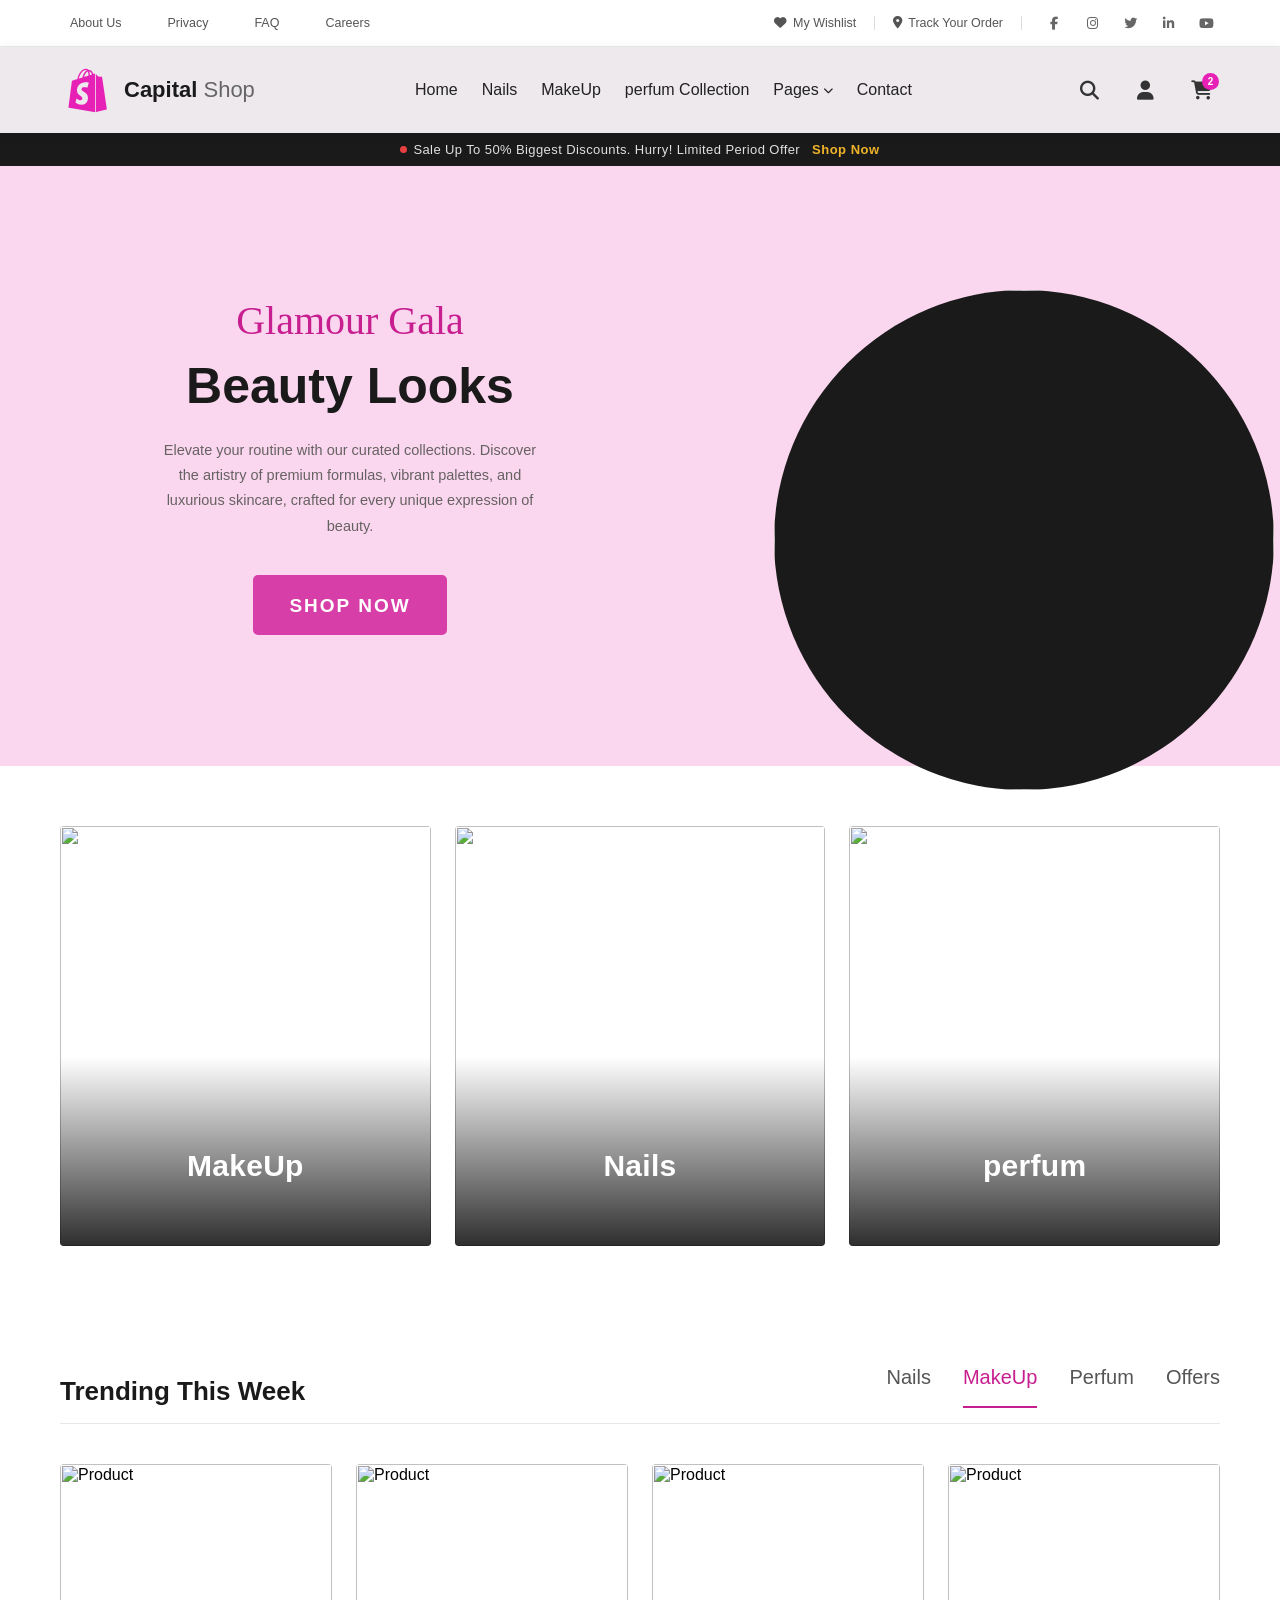
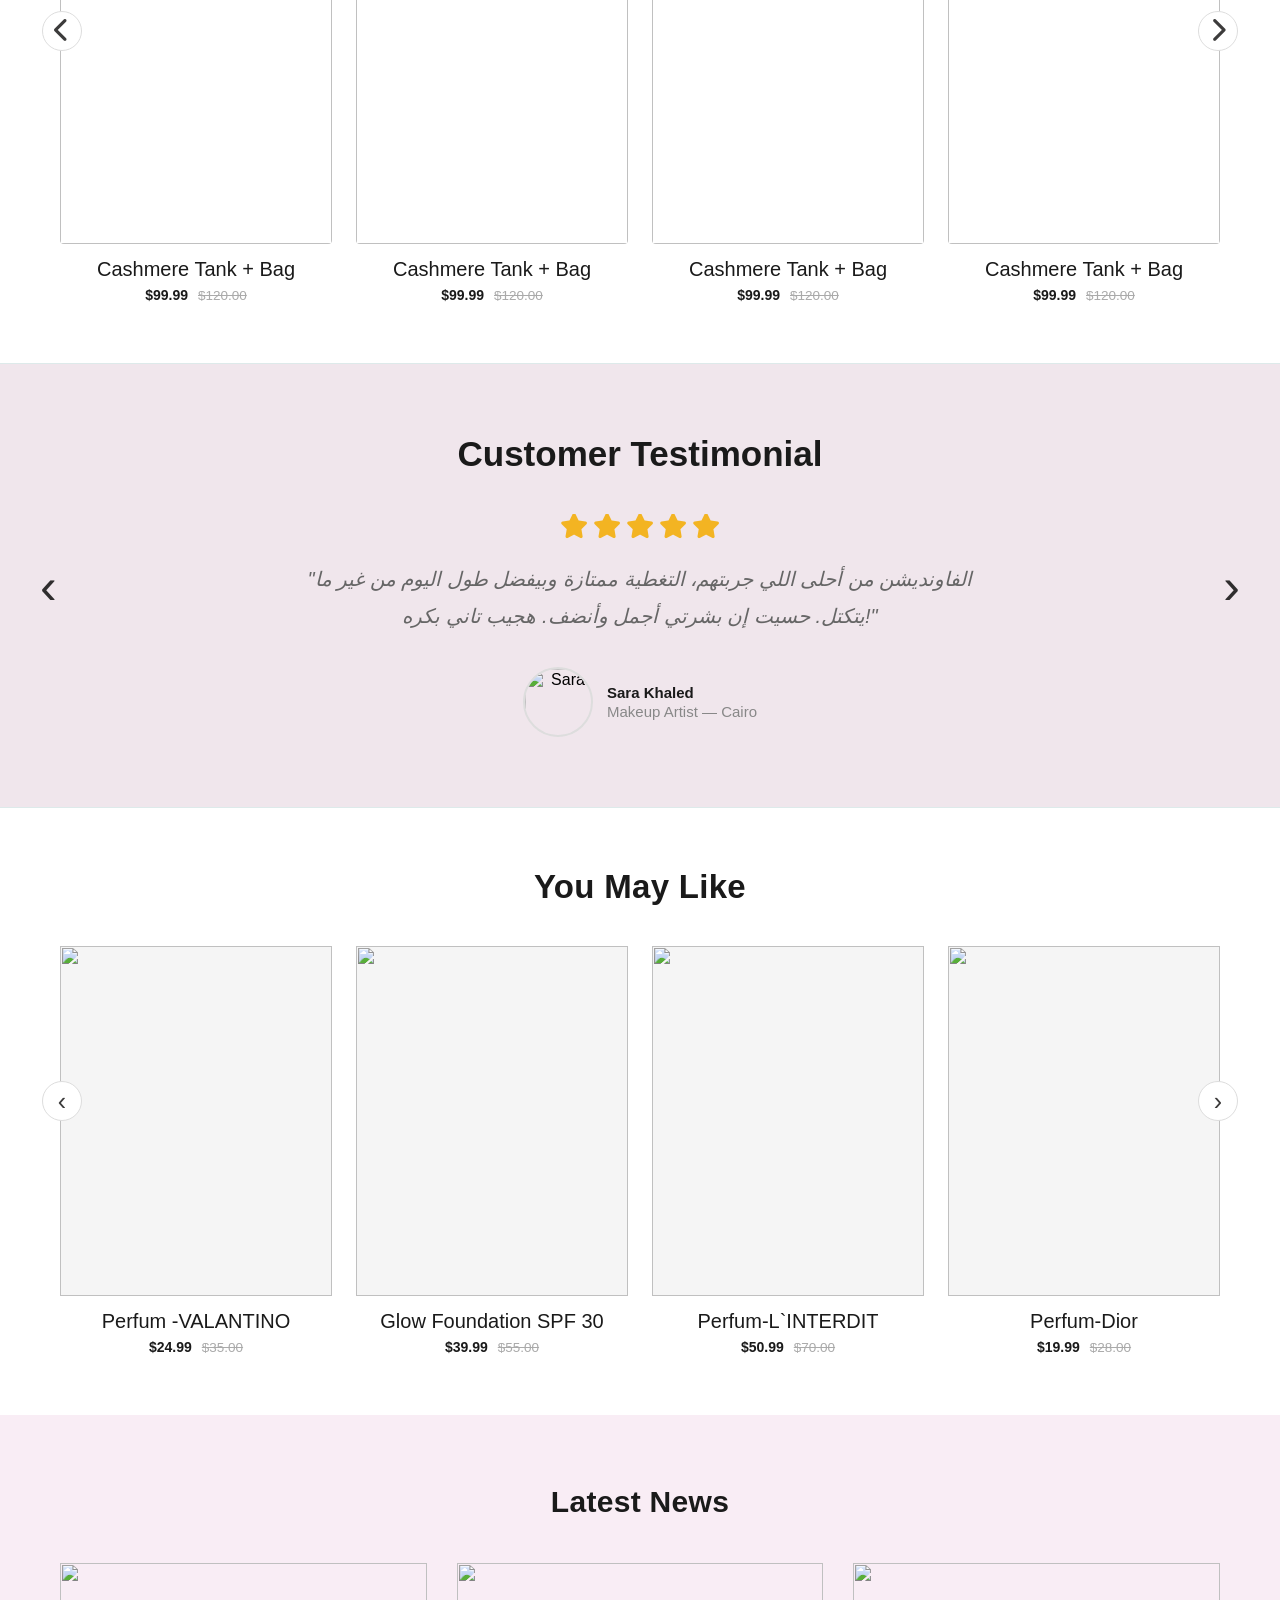
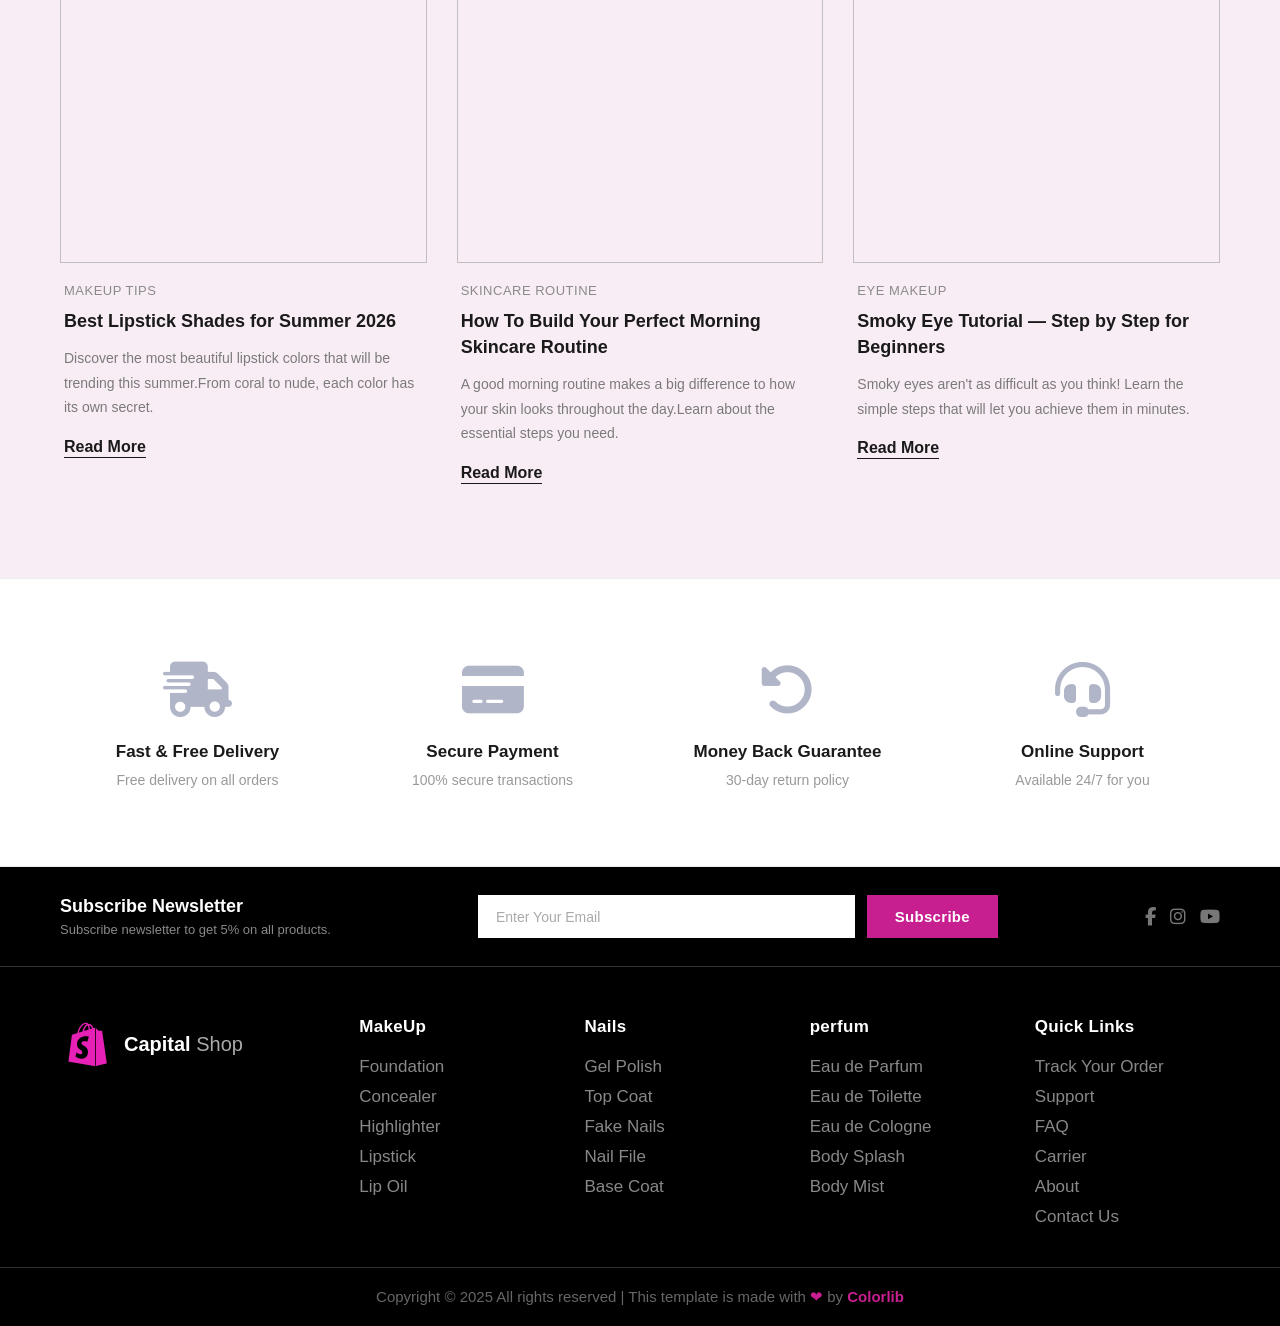
==== index.html @ f4c47191 "Rename index1.html to index.html" ====
<html>
    <head>
        <meta charset="UTF-8">
        <link rel="stylesheet" href="css1.css">
        <link rel="stylesheet" href="https://cdnjs.cloudflare.com/ajax/libs/font-awesome/6.5.0/css/all.min.css">
        <link href="https://googleapis.com" rel="stylesheet">

    </head>
<body>
    <section class="section1">
    <!-- ========================================
       HEADER 1: TOP BAR
  ========================================= -->
  <div class="top-bar">
    <div class="top-bar__left">
      <a href="#">About Us</a>
      <a href="#">Privacy</a>
      <a href="#">FAQ</a>
      <a href="#">Careers</a>
    </div>
    <div class="top-bar__right">
      <a href="#" class="top-link"><i class="fas fa-heart"></i> My Wishlist</a>
      <div class="top-bar__divider"></div>
      <a href="#" class="top-link"><i class="fas fa-map-marker-alt"></i> Track Your Order</a>
      <div class="top-bar__divider"></div>
      <div class="top-bar__social">
        <a href="#"><i class="fab fa-facebook-f"></i></a>
        <a href="#"><i class="fab fa-instagram"></i></a>
        <a href="#"><i class="fab fa-twitter"></i></a>
        <a href="#"><i class="fab fa-linkedin-in"></i></a>
        <a href="#"><i class="fab fa-youtube"></i></a>
      </div>
    </div>
  </div>
 
  <!-- ========================================
       HEADER 2: MAIN NAVIGATION
  ========================================= -->
  <header class="main-header">
 
    <a href="#" class="logo">
      <div class="logo__icon"><i class="fa-brands fa-shopify" style="color: rgb(231, 33, 181);"></i></div>
      <div class="logo__text">Capital <span>Shop</span></div>
    </a>
 
    <nav>
      <ul class="main-nav">
 
        <li>
          <div class="nav-box">
            <span class="line-left"></span>
            <span class="line-right"></span>
            <a href="#">Home</a>
          </div>
        </li>
 
        <li>
          <div class="nav-box">
            <span class="line-left"></span>
            <span class="line-right"></span>
            <a href="#">Nails</a>
          </div>
        </li>
 
        <li>
          <div class="nav-box">
            <span class="line-left"></span>
            <span class="line-right"></span>
            <a href="#">MakeUp</a>
          </div>
        </li>
 
        <li>
          <div class="nav-box">
            <span class="line-left"></span>
            <span class="line-right"></span>
            <a href="#">perfum Collection</a>
          </div>
        </li>
 
        <!-- Pages with dropdown -->
        <li class="has-dropdown">
          <div class="nav-box">
            <span class="line-left"></span>
            <span class="line-right"></span>
            <a href="#">Pages <i class="fas fa-chevron-down arrow-icon"></i></a>
          </div>
 
          <!-- Dropdown -->
          <div class="dropdown-menu">
            <div class="col">
              <span class="col-title">Pages</span>
              <a href="#">Login</a>
              <a href="#">Cart</a>
              <a href="#">Product Details</a>
              <a href="#">Product Checkout</a>
            </div>
            <div class="col">
              <span class="col-title">BLog</span>
              <a href="#">Element</a>
              <a href="#">Blog Details</a>
            </div>
          </div>
        </li>
 
        <li>
          <div class="nav-box">
            <span class="line-left"></span>
            <span class="line-right"></span>
            <a href="#">Contact</a>
          </div>
        </li>
 
      </ul>
    </nav>
 
    <div class="header-icons">
      <a href="#" class="icon-btn search"><i class="fas fa-search"></i></a>
      <a href="#" class="icon-btn user"><i class="fas fa-user"></i></a>
      <a href="#" class="icon-btn cart">
        <i class="fas fa-shopping-cart"></i>
        <span class="cart-badge">2</span>
      </a>
    </div>
 
  </header>
 
  <!-- ========================================
       HEADER 3: ANNOUNCEMENT BAR
  ========================================= -->
  <div class="announcement-bar">
    <span class="bar-text">
      <span class="pulse-dot"></span>
      Sale Up To 50% Biggest Discounts. Hurry! Limited Period Offer
      <a href="#" class="shop-now-link">Shop Now</a>
    </span>
  </div>
 
  <!-- Demo Hero -->
  <section class="demo-hero">
    <div class="demo-hero__text">
      <div class="demo-hero__tag">Glamour Gala</div>
      <div class="demo-hero__title">Beauty Looks</div>
      <p class="demo-hero__desc">
       Elevate your routine with our curated collections. Discover the artistry of premium formulas, vibrant palettes, and luxurious skincare, crafted for every unique expression of beauty.
      </p>
      <a href="#" class="btn-shop"><span>Shop Now</span></a>
    </div>
    <div class="div-imag-hero">
        <img class="imag-hero" src="imag1/pexels-ahmadsalamat-20162124 (1).jpg">
    </div>
  </section>
  <!-- ////////////////////////////////////////////// -->

   <section class="categories-section">
    <div class="categories-grid">
 
      
      <a href="#" class="cat-card">
        <img class="cat-card__img"src="imag1/all-makup.png"/>        
        <div class="cat-card__overlay"></div>
        <div class="cat-card__body">
          <span class="cat-card__title">MakeUp</span>
          <span class="cat-card__sub">Shop Now <i class="fas fa-arrow-right"></i></span>
        </div>
      </a>
 
     
      <a href="#" class="cat-card">
        <img class="cat-card__img"src="imag1/nils.png" />
        <div class="cat-card__overlay"></div>
        <div class="cat-card__body">
          <span class="cat-card__title">Nails</span>
          <span class="cat-card__sub">Shop Now <i class="fas fa-arrow-right"></i></span>
        </div>
      </a>
 
      
      <a href="#" class="cat-card">
        <img class="cat-card__img" src="imag1/perfum.png"/>
       
        <div class="cat-card__overlay"></div>
        <div class="cat-card__body">
          <span class="cat-card__title">perfum</span>
          <span class="cat-card__sub">Shop Now <i class="fas fa-arrow-right"></i></span>
        </div>
      </a>
 
    </div>
  </section>
<!-- ////////////////////////////////////////////////////////////////////////////////// -->
 <section class="trending-section">
 
  <!-- Header -->
  <div class="trending-header">
    <h2>Trending This Week</h2>
    <ul class="trending-tabs">
      <li onclick="setTab(this)">Nails</li>
      <li class="active" onclick="setTab(this)">MakeUp</li>
      <li onclick="setTab(this)">Perfum</li>
      <li onclick="setTab(this)">Offers</li>
    </ul>
  </div>
 
  <!-- Slider -->
  <div class="slider-wrapper">
    <div class="slider-arrow prev" onclick="slide(-1)">
      <i class="fas fa-chevron-left"></i>
    </div>
 
    <div class="cards-grid" id="cardsGrid">
 
      <!-- Card 1 -->
      <div class="flip-card">
        <div class="flip-card__inner">
          <div class="flip-card__front">
            <img src="imag1/بلاشر.png"alt="Product"/>
          </div>
          <div class="flip-card__back">
            <img src="imag1/ضهرالبلاشر.png" alt="Product Back"/>
            <div class="flip-card__icons">
              <div class="flip-icon"><i class="fas fa-heart"></i></div>
              <div class="flip-icon"><i class="fas fa-shopping-basket"></i></div>
              <div class="flip-icon"><i class="fas fa-search"></i></div>
            </div>
          </div>
        </div>
        <div class="card-info">
          <div class="card-info__title">Cashmere Tank + Bag</div>
          <div class="card-info__prices">
            <span class="price-new">$99.99</span>
            <span class="price-old">$120.00</span>
          </div>
        </div>
      </div>
 
      <!-- Card 2 -->
      <div class="flip-card">
        <div class="flip-card__inner">
          <div class="flip-card__front">
            <img src="imag1/ليب-جلوس.png" alt="Product"/>
          </div>
          <div class="flip-card__back">
            <img src="imag1/ضهرليب-جلوس.png" alt="Product Back"/>
            <div class="flip-card__icons">
              <div class="flip-icon"><i class="fas fa-heart"></i></div>
              <div class="flip-icon"><i class="fas fa-shopping-basket"></i></div>
              <div class="flip-icon"><i class="fas fa-search"></i></div>
            </div>
          </div>
        </div>
        <div class="card-info">
          <div class="card-info__title">Cashmere Tank + Bag</div>
          <div class="card-info__prices">
            <span class="price-new">$99.99</span>
            <span class="price-old">$120.00</span>
          </div>
        </div>
      </div>
 
      <!-- Card 3 -->
      <div class="flip-card">
        <div class="flip-card__inner">
          <div class="flip-card__front">
            <img src="imag1/شيجلام.png" alt="Product"/>
          </div>
          <div class="flip-card__back">
            <img src="imag1/ضهرشيجلام.png" alt="Product Back"/>
            <div class="flip-card__icons">
              <div class="flip-icon"><i class="fas fa-heart"></i></div>
              <div class="flip-icon"><i class="fas fa-shopping-basket"></i></div>
              <div class="flip-icon"><i class="fas fa-search"></i></div>
            </div>
          </div>
        </div>
        <div class="card-info">
          <div class="card-info__title">Cashmere Tank + Bag</div>
          <div class="card-info__prices">
            <span class="price-new">$99.99</span>
            <span class="price-old">$120.00</span>
          </div>
        </div>
      </div>
 
      <!-- Card 4 -->
      <div class="flip-card">
        <div class="flip-card__inner">
          <div class="flip-card__front">
            <img src="imag1/روج (2).png" alt="Product"/>
          </div>
          <div class="flip-card__back">
            <img src="imag1/ضهرروج.png" alt="Product Back"/>
            <div class="flip-card__icons">
              <div class="flip-icon"><i class="fas fa-heart"></i></div>
              <div class="flip-icon"><i class="fas fa-shopping-basket"></i></div>
              <div class="flip-icon"><i class="fas fa-search"></i></div>
            </div>
          </div>
        </div>
        <div class="card-info">
          <div class="card-info__title">Cashmere Tank + Bag</div>
          <div class="card-info__prices">
            <span class="price-new">$99.99</span>
            <span class="price-old">$120.00</span>
          </div>
        </div>
      </div>
 
    </div><!-- end cards-grid -->
 
    <div class="slider-arrow next" onclick="slide(1)">
      <i class="fas fa-chevron-right"></i>
    </div>
  </div>
 
</section>
<!-- ///////////////////////////////////////////////////////////////////////////////////////////////////// -->
 <section class="testimonial-section">
 
  <h2 class="testimonial-title">Customer Testimonial</h2>
 
  <!-- Arrows outside slider for positioning -->
  <button class="t-arrow prev" onclick="changeSlide(-1)">&#8249;</button>
  <button class="t-arrow next" onclick="changeSlide(1)">&#8250;</button>
 
  <div class="testimonial-slider">
    <div class="testimonial-track" id="track">
 
      <!-- Slide 1 -->
      <div class="testimonial-slide">
        <div class="testimonial-stars">
          <i class="fas fa-star"></i><i class="fas fa-star"></i>
          <i class="fas fa-star"></i><i class="fas fa-star"></i>
          <i class="fas fa-star"></i>
        </div>
        <p class="testimonial-quote">
          "الفاونديشن من أحلى اللي جربتهم، التغطية ممتازة وبيفضل طول اليوم من غير ما يتكتل.
          حسيت إن بشرتي أجمل وأنضف. هجيب تاني بكره!"
        </p>
        <div class="testimonial-author">
          <img src="https://images.unsplash.com/photo-1531746020798-e6953c6e8e04?w=100&q=80" alt="Sara"/>
          <div class="author-info">
            <div class="author-name">Sara Khaled</div>
            <div class="author-role">Makeup Artist — Cairo</div>
          </div>
        </div>
    </div>
</section>
<!-- /////////////////////////////////////////////////////// -->
 <section class="youlike-section">
 
  <h2 class="youlike-title">You May Like</h2>
 
  <div class="slider-wrapper">
 
    <div class="slider-arrow prev">&#8249;</div>
 
    <div class="cards-grid">
 
      <!-- Card 1 -->
      <div class="prod-card">
        <div class="prod-card__imgbox">
          <img class="prod-card__img-main" src="imag1/برفان1.png"/>
          <img class="prod-card__img-hover"
            src="imag1/خلفيه-الصور.png"/>
          <div class="prod-card__overlay"></div>
          <div class="prod-card__icons">
            <div class="prod-icon"><i class="fas fa-heart"></i></div>
            <div class="prod-icon"><i class="fas fa-shopping-basket"></i></div>
            <div class="prod-icon"><i class="fas fa-search"></i></div>
          </div>
        </div>
        <div class="prod-card__info">
          <div class="prod-card__name">Perfum -VALANTINO</div>
          <div class="prod-card__prices">
            <span class="price-new">$24.99</span>
            <span class="price-old">$35.00</span>
          </div>
        </div>
      </div>
 
      <!-- Card 2 -->
      <div class="prod-card">
        <div class="prod-card__imgbox">
          <img class="prod-card__img-main"src="imag1/فاونديشن.png"/>
          <img class="prod-card__img-hover" src="imag1/خلفيه-الصور.png"/>
          <div class="prod-card__overlay"></div>
          <div class="prod-card__icons">
            <div class="prod-icon"><i class="fas fa-heart"></i></div>
            <div class="prod-icon"><i class="fas fa-shopping-basket"></i></div>
            <div class="prod-icon"><i class="fas fa-search"></i></div>
          </div>
        </div>
        <div class="prod-card__info">
          <div class="prod-card__name">Glow Foundation SPF 30</div>
          <div class="prod-card__prices">
            <span class="price-new">$39.99</span>
            <span class="price-old">$55.00</span>
          </div>
        </div>
      </div>
 
      <!-- Card 3 -->
      <div class="prod-card">
        <div class="prod-card__imgbox">
          <img class="prod-card__img-main" src="imag1/برفان2.png"/>
          <img class="prod-card__img-hover" src="imag1/خلفيه-الصور.png"/>
          <div class="prod-card__overlay"></div>
          <div class="prod-card__icons">
            <div class="prod-icon"><i class="fas fa-heart"></i></div>
            <div class="prod-icon"><i class="fas fa-shopping-basket"></i></div>
            <div class="prod-icon"><i class="fas fa-search"></i></div>
          </div>
        </div>
        <div class="prod-card__info">
          <div class="prod-card__name">Perfum-L`INTERDIT</div>
          <div class="prod-card__prices">
            <span class="price-new">$50.99</span>
            <span class="price-old">$70.00</span>
          </div>
        </div>
      </div>
 
      <!-- Card 4 -->
      <div class="prod-card">
        <div class="prod-card__imgbox">
          <img class="prod-card__img-main" src="imag1/برفان3.png"/>
          <img class="prod-card__img-hover" src="imag1/خلفيه-الصور.png"/>
          <div class="prod-card__overlay"></div>
          <div class="prod-card__icons">
            <div class="prod-icon"><i class="fas fa-heart"></i></div>
            <div class="prod-icon"><i class="fas fa-shopping-basket"></i></div>
            <div class="prod-icon"><i class="fas fa-search"></i></div>
          </div>
        </div>
        <div class="prod-card__info">
          <div class="prod-card__name">Perfum-Dior</div>
          <div class="prod-card__prices">
            <span class="price-new">$19.99</span>
            <span class="price-old">$28.00</span>
          </div>
        </div>
      </div>
 
    </div><!-- end cards-grid -->
 
    <div class="slider-arrow next">&#8250;</div>
 
  </div>
 
</section>
<!-- ///////////////////////////////////////////////////////// -->
 <section class="news-section">
 
  <h2 class="news-title">Latest News</h2>
 
  <div class="news-grid">
 
    <!-- Card 1 -->
    <div class="news-card">
      <div class="news-card__imgbox">
        <img class="news-card__img"
          src="imag1/1.png"/>
      </div>
      <div class="news-card__body">
        <div class="news-card__cat">Makeup Tips</div>
        <div class="news-card__heading">Best Lipstick Shades for Summer 2026</div>
        <p class="news-card__desc">
         Discover the most beautiful lipstick colors that will be trending this summer.From coral to nude, each color has its own secret.
        </p>
        <a href="#" class="news-card__readmore">
          Read More 
        </a>
      </div>
    </div>
 
    <!-- Card 2 -->
    <div class="news-card">
      <div class="news-card__imgbox">
        <img class="news-card__img"src="imag1/2.png"/>
      </div>
      <div class="news-card__body">
        <div class="news-card__cat">Skincare Routine</div>
        <div class="news-card__heading">How To Build Your Perfect Morning Skincare Routine</div>
        <p class="news-card__desc">
         A good morning routine makes a big difference to how your skin looks throughout the day.Learn about the essential steps you need.
        </p>
        <a href="#" class="news-card__readmore">
          Read More 
        </a>
      </div>
    </div>
 
    <!-- Card 3 -->
    <div class="news-card">
      <div class="news-card__imgbox">
        <img class="news-card__img"
          src="imag1/3.png"/>
      </div>
      <div class="news-card__body">
        <div class="news-card__cat">Eye Makeup</div>
        <div class="news-card__heading">Smoky Eye Tutorial — Step by Step for Beginners</div>
        <p class="news-card__desc">
         Smoky eyes aren't as difficult as you think! Learn the simple steps that will let you achieve them in minutes.
        </p>
        <a href="#" class="news-card__readmore">
          Read More 
        </a>
      </div>
    </div>
 
  </div>
 
</section>
<!-- ///////////////////////////////////////////////////////////////////////////////////// -->
 <section class="features-section">
  <div class="features-grid">
 
    <!-- 1 -->
    <div class="feature-item">
      <div class="feature-item__iconbox">
        <i class="fas fa-shipping-fast icon-default"></i>
        <i class="fas fa-shipping-fast icon-hover"></i>
      </div>
      <div class="feature-item__title">Fast &amp; Free Delivery</div>
      <div class="feature-item__desc">Free delivery on all orders</div>
    </div>
 
    <!-- 2 -->
    <div class="feature-item">
      <div class="feature-item__iconbox">
        <i class="fas fa-credit-card icon-default"></i>
        <i class="fas fa-credit-card icon-hover"></i>
      </div>
      <div class="feature-item__title">Secure Payment</div>
      <div class="feature-item__desc">100% secure transactions</div>
    </div>
 
    <!-- 3 -->
    <div class="feature-item">
      <div class="feature-item__iconbox">
        <i class="fas fa-undo-alt icon-default"></i>
        <i class="fas fa-undo-alt icon-hover"></i>
      </div>
      <div class="feature-item__title">Money Back Guarantee</div>
      <div class="feature-item__desc">30-day return policy</div>
    </div>
 
    <!-- 4 -->
    <div class="feature-item">
      <div class="feature-item__iconbox">
        <i class="fas fa-headset icon-default"></i>
        <i class="fas fa-headset icon-hover"></i>
      </div>
      <div class="feature-item__title">Online Support</div>
      <div class="feature-item__desc">Available 24/7 for you</div>
    </div>
 
  </div>
</section>
<!-- ///////////////////////////////////////////////////// -->
 <footer class="footer">
 
  <!-- Newsletter bar -->
  <div class="footer__newsletter">
    <div class="newsletter__text">
      <h3>Subscribe Newsletter</h3>
      <p>Subscribe newsletter to get 5% on all products.</p>
    </div>
 
    <div class="newsletter__form">
      <input class="newsletter__input" type="email" placeholder="Enter Your Email"/>
      <button class="newsletter__btn">Subscribe</button>
    </div>
 
    <div class="newsletter__social">
      <a href="#"><i class="fab fa-facebook-f"></i></a>
      <a href="#"><i class="fab fa-instagram"></i></a>
      <a href="#"><i class="fab fa-youtube"></i></a>
    </div>
  </div>
 
  <!-- Main columns -->
  <div class="footer__main">
 
    <!-- Logo -->
    <div>
      <div class="footer__logo">
       <div class="logo__icon"><i class="fa-brands fa-shopify" style="color: rgb(231, 33, 181);"></i></div>
        <div class="footer__logo-text">Capital <span>Shop</span></div>
      </div>
    </div>
 
  
    <div class="footer__col">
      <h4>MakeUp</h4>
      <ul>
        <li><a href="#">Foundation</a></li>
        <li><a href="#">Concealer</a></li>
        <li><a href="#">Highlighter</a></li>
        <li><a href="#">Lipstick</a></li>
        <li><a href="#">Lip Oil</a></li>
      </ul>
    </div>
 
    <div class="footer__col">
      <h4>Nails</h4>
      <ul>
        <li><a href="#">Gel Polish</a></li>
        <li><a href="#">Top Coat</a></li>
        <li><a href="#">Fake Nails</a></li>
        <li><a href="#">Nail File</a></li>
        <li><a href="#">Base Coat</a></li>
      </ul>
    </div>
 
   
    <div class="footer__col">
      <h4>perfum</h4>
      <ul>
        <li><a href="#">Eau de Parfum</a></li>
        <li><a href="#">Eau de Toilette</a></li>
        <li><a href="#">Eau de Cologne</a></li>
        <li><a href="#">Body Splash</a></li>
        <li><a href="#">Body Mist</a></li>
      </ul>
    </div>
 
    <!-- Quick Links -->
    <div class="footer__col">
      <h4>Quick Links</h4>
      <ul>
        <li><a href="#">Track Your Order</a></li>
        <li><a href="#">Support</a></li>
        <li><a href="#">FAQ</a></li>
        <li><a href="#">Carrier</a></li>
        <li><a href="#">About</a></li>
        <li><a href="#">Contact Us</a></li>
      </ul>
    </div>
 
  </div>
 
  <!-- Bottom bar -->
  <div class="footer__bottom">
    Copyright &copy; 2025 All rights reserved | This template is made with
    <span class="heart">&#10084;</span> by
    <a href="#" class="brand-link">Colorlib</a>
  </div>
 
</footer>
 












 
</body>
</html>
---- css1.css ----
* {
      margin: 0;
      padding: 0;
      box-sizing: border-box;
    }
 
    *, *::before, *::after { margin: 0; padding: 0; box-sizing: border-box; }
    body { font-family: 'Poppins', sans-serif; }
    a { text-decoration: none; color: inherit; }
 
    /* ============================================================
       HEADER 1 — TOP BAR
    ============================================================ */
    
    .top-bar {
      background-color: #fff;
      border-bottom: 1px solid #ebebeb;
      padding: 9px 60px;
      display: flex;
      justify-content: space-between;
      align-items: center;
    }
 
    .top-bar__left { display: flex; gap: 26px; }
 
    /* Two vertical lines on left-nav links */
    .top-bar__left a {
      font-size: 12.5px;
      color: #555;
      position: relative;
      padding: 2px 10px;
      display: inline-block;
      transition: color 0.25s ease;
    }
    .top-bar__left a::before {
      content: '';
      position: absolute;
      left: 0; top: 50%;
      width: 2px; height: 0;
      background-color:#d42b9c;
      transition: height 0.3s ease, top 0.3s ease;
      border-radius: 2px;
    }
    .top-bar__left a::after {
      content: '';
      position: absolute;
      right: 0; top: 50%;
      width: 2px; height: 0;
      background-color: #d42b9c;
      transition: height 0.3s ease;
      border-radius: 2px;
    }
    .top-bar__left a:hover { color: #f10bb3; }
    .top-bar__left a:hover::before { height: 100%; top: 0; }
    .top-bar__left a:hover::after  { height: 100%; top: 0; }
 
    /* Right side */
    .top-bar__right { display: flex; align-items: center; gap: 18px; }
    .top-bar__right .top-link {
      font-size: 12.5px; color: #555;
      display: flex; align-items: center; gap: 6px;
      transition: color 0.25s ease;
    }
    .top-bar__right .top-link i {
      display: inline-block;
      transition: transform 0.4s ease, color 0.25s ease;
    }
    .top-bar__right .top-link:hover { color: #d42b9c }
    .top-bar__right .top-link:hover i { transform: rotateY(180deg); color: #d42b9c }
 
    .top-bar__divider { width: 1px; height: 14px; background-color: #ddd; }
 
    /* Social icons flip */
    .top-bar__social { display: flex; gap: 10px; align-items: center; }
    .top-bar__social a {
      font-size: 13px; color: #666;
      width: 28px; height: 28px;
      display: flex; align-items: center; justify-content: center;
      border-radius: 50%;
      transition: background-color 0.25s ease, color 0.25s ease;
    }
    .top-bar__social a i {
      display: inline-block;
      transition: transform 0.4s ease;
    }
    .top-bar__social a:hover { background-color: #d42b9c; color: #fff; }
    .top-bar__social a:hover i { transform: rotateY(360deg); }
 
    /* ============================================================
       HEADER 2 — MAIN NAVIGATION
    ============================================================ */
    .main-header {
      background-color: rgb(237, 233, 237);
      padding: 16px 60px;
      display: flex;
      justify-content: space-between;
      align-items: center;
      box-shadow: 0 2px 12px rgba(0,0,0,0.07);
      position: sticky;
      top: 0;
      z-index: 200;
    }
 
    /* Logo */
    .logo { display: flex; align-items: center; gap: 10px; transition: transform 0.3s ease; }
    .logo:hover { transform: scale(1.04); }
    .logo__icon {
      width: 54px; height: 54px;
     color: #000; border-radius: 50%;
      display: flex; align-items: center; justify-content: center;
      transition: background-color 0.3s ease, transform 0.3s ease;
    }
    .logo:hover .logo__icon {transform: rotate(-10deg) scale(1.1); }
    .logo__icon i { color: #fff; font-size: 45px; }
    .logo__text { font-size: 22px; font-weight: 700; color: #1a1a1a; transition: color 0.25s ease; }
    .logo__text span { font-weight: 400; color: #666; }
    .logo:hover .logo__text { color:  rgb(231, 33, 181); }
 
    /* ---- Nav ---- */
    .main-nav { display: flex; gap: 0; list-style: none; align-items: center; }
 
    /* nav-box: the clickable area that draws the border box */
    .main-nav li { position: relative; }
 
    .main-nav li .nav-box {
      position: relative;
      display: inline-block;
      padding: 6px 12px;
      cursor: pointer;
    }
 
    .main-nav li .nav-box a {
      font-size: 16px; color: #222; font-weight: 500;
      display: flex; align-items: center; gap: 4px;
      transition: color 0.25s ease;
      position: relative;
      z-index: 1;
    }
 
    /* Top border — grows left→right */
    .main-nav li .nav-box::before {
      content: '';
      position: absolute;
      top: 0; left: 0;
      width: 0; height: 2px;
      background-color:  rgb(231, 33, 181);
      transition: width 0.18s ease 0s;
    }
    /* Bottom border — grows right→left */
    .main-nav li .nav-box::after {
      content: '';
      position: absolute;
      bottom: 0; right: 0;
      width: 0; height: 2px;
      background-color:  rgb(231, 33, 181);
      transition: width 0.18s ease 0.36s;
    }
    /* Left border */
    .main-nav li .nav-box .line-left {
      position: absolute;
      left: 0; bottom: 0;
      width: 2px; height: 0;
      background-color:  rgb(231, 33, 181);
      transition: height 0.18s ease 0.18s;
    }
    /* Right border */
    .main-nav li .nav-box .line-right {
      position: absolute;
      right: 0; top: 0;
      width: 2px; height: 0;
      background-color:  rgb(231, 33, 181);
      transition: height 0.18s ease 0.54s;
    }
 
    /* Trigger box draw on hover */
    .main-nav li:hover .nav-box::before  { width: 100%; }
    .main-nav li:hover .nav-box .line-left  { height: 100%; }
    .main-nav li:hover .nav-box::after   { width: 100%; }
    .main-nav li:hover .nav-box .line-right { height: 100%; }
    .main-nav li:hover .nav-box a        { color:  rgb(231, 33, 181); }
 
    /* Pages active state (has red border always) */
    .main-nav li.active .nav-box::before  { width: 100%; }
    .main-nav li.active .nav-box .line-left  { height: 100%; }
    .main-nav li.active .nav-box::after   { width: 100%; }
    .main-nav li.active .nav-box .line-right { height: 100%; }
    .main-nav li.active .nav-box a        { color: rgb(231, 33, 181); }
 
    /* Arrow */
    .main-nav .arrow-icon {
      font-size: 10px;
      transition: transform 0.3s ease;
      display: inline-block;
    }
    .main-nav li:hover .arrow-icon { transform: rotate(180deg); }
 
    /* ---- DROPDOWN MENU ---- */
    .dropdown-menu {
      position: absolute;
      top: calc(100% + 12px);
      left: 0;
      background: #fff;
      border: 1px solid #eee;
      box-shadow: 0 8px 32px rgba(0,0,0,0.12);
      min-width: 280px;
      padding: 20px 24px 24px;
      display: grid;
      grid-template-columns: 1fr 1fr;
      gap: 0 20px;
      opacity: 0;
      visibility: hidden;
      transform: translateY(10px);
      transition: opacity 0.25s ease, transform 0.25s ease, visibility 0.25s ease;
      z-index: 300;
    }
 
    .main-nav li:hover .dropdown-menu {
      opacity: 1;
      visibility: visible;
      transform: translateY(0);
    }
 
    /* Column headers */
    .dropdown-menu .col-title {
      font-size: 13px;
      font-weight: 600;
      color: #999;
      letter-spacing: 0.5px;
      padding-bottom: 6px;
      margin-bottom: 8px;
      border-bottom: 1.5px dotted #ddd;
      display: block;
    }
 
    /* Dropdown items */
    .dropdown-menu .col { display: flex; flex-direction: column; gap: 2px; }
 
    .dropdown-menu .col a {
      font-size: 13.5px;
      color: #333;
      padding: 6px 0;
      position: relative;
      display: inline-block;
      transition: color 0.2s ease;
    }
 
    /* Underline left→right on hover */
    .dropdown-menu .col a::after {
      content: '';
      position: absolute;
      bottom: 2px; left: 0;
      width: 0; height: 1.5px;
      background-color: rgb(231, 33, 181);
      transition: width 0.28s ease;
    }
 
    .dropdown-menu .col a:hover { color:  rgb(231, 33, 181); }
    .dropdown-menu .col a:hover::after { width: 100%; }
 
    /* Header icons */
    .header-icons { display: flex; align-items: center; gap: 20px; }
    .header-icons .icon-btn {
      position: relative;
      width: 36px; height: 36px;
      display: flex; align-items: center; justify-content: center;
      border-radius: 50%;
      color: #333; font-size: 19px;
      transition: color 0.25s ease, background-color 0.25s ease, transform 0.25s ease;
    }
    .header-icons .icon-btn:hover {
      color: rgb(231, 33, 181);
      background-color:white;
      transform: scale(1.12);
    }
    .cart-badge {
      position: absolute; top: 1px; right: 1px;
      background-color: rgb(231, 33, 181); color: #fff;
      font-size: 10px; font-weight: 700;
      width: 17px; height: 17px;
      border-radius: 50%;
      display: flex; align-items: center; justify-content: center;
      transition: transform 0.25s ease;
    }
    .header-icons .icon-btn.cart:hover .cart-badge { transform: scale(1.25) rotate(-10deg); }
 
    /* ============================================================
       HEADER 3 — ANNOUNCEMENT BAR
    ============================================================ */
    .announcement-bar {
      background-color: #1a1a1a;
      color: #e0e0e0;
      text-align: center;
      font-size: 13px;
      height: 33px;
      letter-spacing: 0.4px;
      overflow: hidden;
      max-height: 42px;
      padding: 0 20px;
      display: flex;
      align-items: center;
      justify-content: center;
      transition: max-height 0.4s ease, padding 0.4s ease, background-color 0.4s ease;
    }
    .announcement-bar:hover {
      max-height: 80px;
      padding: 14px 20px;
      background-color: #111;
    }
    .announcement-bar .bar-text {
      display: inline-flex; align-items: center; gap: 6px;
      flex-wrap: wrap; justify-content: center;
    }
    .announcement-bar .pulse-dot {
      width: 7px; height: 7px;
      background-color: #e84040; border-radius: 50%;
      display: inline-block; flex-shrink: 0;
      animation: pulse 1.5s infinite ease-in-out;
    }
    @keyframes pulse {
      0%, 100% { transform: scale(1); opacity: 1; }
      50%       { transform: scale(1.6); opacity: 0.5; }
    }
    .announcement-bar .shop-now-link {
      color: #f0b429; font-weight: 700; margin-left: 6px;
      position: relative; letter-spacing: 0.5px;
      transition: color 0.25s ease, letter-spacing 0.3s ease;
    }
    .announcement-bar .shop-now-link::after {
      content: '';
      position: absolute; bottom: -2px; left: 0;
      width: 100%; height: 1.5px; background-color: #f0b429;
      transform: scaleX(0); transform-origin: right;
      transition: transform 0.3s ease;
    }
    .announcement-bar:hover .shop-now-link { color: #ffd87a; letter-spacing: 1.2px; }
    .announcement-bar:hover .shop-now-link::after { transform: scaleX(1); transform-origin: left; }
 
    /* ============================================================
       DEMO HERO
    ============================================================ */
    .demo-hero {
      background-color: #fad7ef;
      padding: 90px 60px;
      display: flex; align-items: center;
      min-height: 520px;
      height: 600px;
      
    }
    .demo-hero__text { max-width: 500px; margin-left: 100px; text-align: center;}
    .demo-hero__tag {
      font-family: 'Dancing Script', cursive;
      font-size: 40px; color:#c81f90;
       margin-bottom: 14px;
    }
    .demo-hero__title {
      font-size: 50px; font-weight: 700; color: #1a1a1a;
      line-height: 1.15; margin-bottom: 22px;
    }
    .demo-hero__desc {
      font-size: 14.5px; color: #676262; line-height: 1.75;
      margin-bottom: 36px; max-width: 380px; text-align: center;
    }
    .btn-shop {
      display: inline-block;
      background-color: #d73ea7; color: #fff;
      padding: 20px 36px; font-size: 19px;
      border-radius: 5px;
      font-weight: 600; letter-spacing: 2px; text-transform: uppercase;
      position: relative; overflow: hidden;
      transition: transform 0.2s ease, box-shadow 0.3s ease;
      height: 60px;
     
    }
    .btn-shop:hover{
        background-color: #f7edf5;
        color: #000;
        border: solid 1.5px #c81f90;
    }
    
    .btn-shop:hover { transform: translateY(-2px); box-shadow: 0 10px 28px rgba(57, 11, 48, 0.35); }
    .div-imag-hero{
        height: 500px;
        width: 500px;
        border-radius: 50%;
        background-color: #1a1a1a;
        position: absolute;
        top: 60%;
        left:80%;
        transform: translate(-50%,-50%);
    }
    .imag-hero{
        height:500px ;
        width: 500px;
        border-radius: 50%;
    }
    /* ////////////////////////////////////////////////////////////////////////////////////////////////////////////////////////// */
    .categories-section {
      padding: 60px 60px;
      background: #fff;
    }
 
    .categories-grid {
      display: grid;
      grid-template-columns: repeat(3, 1fr);
      gap: 24px;
      max-width: 1200px;
      margin: 0 auto;
    }
 
    /* ============================================================
       CARD
    ============================================================ */
    .cat-card {
      position: relative;
      overflow: hidden;
      border-radius: 4px;
      height: 420px;
      cursor: pointer;
    }
 
    /* Image */
    .cat-card__img {
      width: 100%;
      height: 100%;
      object-fit: cover;
      display: block;
      transform: scale(1);
      transition: transform 0.7s cubic-bezier(0.25, 0.46, 0.45, 0.94);
    }
 
    .cat-card:hover .cat-card__img {
      transform: scale(1.08);
    }
 
    /* Dark gradient overlay at bottom */
    .cat-card__overlay {
      position: absolute;
      bottom: 0; left: 0;
      width: 100%;
      height: 45%;
      background: linear-gradient(to top, rgba(0,0,0,0.82) 0%, transparent 100%);
      transition: height 0.5s ease;
    }
 
    .cat-card:hover .cat-card__overlay {
      height: 55%;
    }
 
    /* Text container */
    .cat-card__body {
      position: absolute;
      bottom: 0; left: 0;
      width: 100%;
      padding: 28px 24px;
      overflow: hidden;
    }
 
    /* Main title — slides UP on hover */
    .cat-card__title {
      font-size: 30px;
      font-weight: 700;
      text-align: center;
      color: #fff;
      letter-spacing: 0.3px;
      transform: translateY(0px);
      transition: transform 0.55s cubic-bezier(0.25, 0.46, 0.45, 0.94);
      display: block;
    }
 
    .cat-card:hover .cat-card__title {
      transform: translateY(-22px);
    }
 
    /* Sub text — starts hidden below, comes up on hover */
    .cat-card__sub {
      font-size: 13px;
      font-weight: 550;
      padding-left: 120px;
      padding-top: 20px;
      color: rgba(255,255,255,0.85);
      letter-spacing: 1.5px;
      text-transform: uppercase;
      display: flex;
      align-items: center;
      gap: 7px;
      transform: translateY(30px);
      opacity: 0;
      transition:
        transform 0.55s cubic-bezier(0.25, 0.46, 0.45, 0.94) 0.08s,
        opacity   0.45s ease 0.08s;
       color: rgb(210, 210, 52);
    }
 
    .cat-card__sub i {
      font-size: 11px;
      transition: transform 0.3s ease;
    }
 
    .cat-card:hover .cat-card__sub {
      transform: translateY(-22px);
      opacity: 1;
    }
 
    .cat-card:hover .cat-card__sub i {
      transform: translateX(4px);}
      /* /////////////////////////////////////////////////////////////////////////// */
      .trending-section {
      padding: 60px 60px;
      background: #fff;
      position: relative;
    }
 
    /* ---- Header row ---- */
    .trending-header {
      display: flex;
      justify-content: space-between;
      align-items: flex-end;
      padding-bottom: 16px;
      border-bottom: 1.5px solid #e8e8e8;
      margin-bottom: 40px;
      position: relative;
    }
 
    .trending-header h2 {
      font-size: 26px;
      font-weight: 700;
      color: #1a1a1a;
    }
 
    /* Tabs */
    .trending-tabs {
      display: flex;
      gap: 32px;
      list-style: none;
    }
 
    .trending-tabs li {
      position: relative;
      cursor: pointer;
      font-size:20px;
      color: #555;
      font-weight: 500;
      padding-bottom: 18px;
      transition: color 0.25s ease;
    }
    .trending-tabs li::after {
      content: '';
      position: absolute;
      bottom: -1px; left: 0;
      width: 0; height: 2.5px;
      background-color: #c81f90;
      transition: width 0.3s ease;
    }
 
   
 
    .trending-tabs li.active {
      color: #c81f90;
    }
    .trending-tabs li.active::after { width: 100%; }
 
    /* ============================================================
       SLIDER WRAPPER
    ============================================================ */
    .slider-wrapper {
      position: relative;
    }
 
    /* Arrow buttons */
    .slider-arrow {
      position: absolute;
      top: 35%;
      transform: translateY(-50%);
      width: 40px; height: 40px;
      background: #fff;
      border: 2px solid #c81f90;
      border-radius: 50%;
      display: flex; align-items: center; justify-content: center;
      font-size: 13px; color: #c81f90;
      cursor: pointer;
      z-index: 10;
      transition: background 0.25s ease, color 0.25s ease, border-color 0.25s ease, transform 0.25s ease;
      user-select: none;
    }
 
    .slider-arrow:hover {
      background: #c81f90;
      color: #fff;
      border-color: #c81f90;
      transform: translateY(-50%) scale(1.1);
    }
 
    .slider-arrow.prev { left: -18px; }
    .slider-arrow.next { right: -18px; }
 
    /* Cards grid */
    .cards-grid {
      display: grid;
      grid-template-columns: repeat(4, 1fr);
      gap: 24px;
      overflow: hidden;
    }
 
    /* ============================================================
       FLIP CARD
    ============================================================ */
    .flip-card {
      perspective: 1000px;
      cursor: pointer;
      
    }
 
    .flip-card__inner {
      position: relative;
      width: 100%;
      height: 380px;
      transform-style: preserve-3d;
      transition: transform 0.7s cubic-bezier(0.25, 0.46, 0.45, 0.94);
    }
 
    .flip-card:hover .flip-card__inner {
      transform: rotateY(180deg);
    }
 
    /* Front & Back shared */
    .flip-card__front,
    .flip-card__back {
      position: absolute;
      width: 100%; height: 100%;
      backface-visibility: hidden;
      -webkit-backface-visibility: hidden;
      overflow: hidden;
      border-radius: 4px;
    }
 
    .flip-card__front img,
    .flip-card__back img {
      width: 100%; height: 100%;
      object-fit: cover;
      display: block;
    }
 
    /* Back side */
    .flip-card__back {
      transform: rotateY(180deg);
    }
 
    /* Icons overlay on back */
    .flip-card__icons {
      position: absolute;
      bottom: 0; left: 0;
      width: 100%;
      display: flex;
      justify-content: center;
      align-items: center;
      gap: 14px;
      padding: 20px;
      background: linear-gradient(to top, rgba(0,0,0,0.65) 0%, transparent 100%);
    }
 
    .flip-icon {
      width: 40px; height: 40px;
      background: #fff;
      border-radius: 50%;
      display: flex; align-items: center; justify-content: center;
      font-size: 15px; color: #333;
      transition: background 0.25s ease, color 0.25s ease, transform 0.25s ease;
      transform: translateY(10px);
      opacity: 0;
    }
 
   
    .flip-card:hover .flip-icon {
      opacity: 1;
      transform: translateY(0);
    }
 
    .flip-icon:hover {
      background: #c81f90;
      color: #fff;
      transform: scale(1.15) !important;
    }
 
    /* ============================================================
       CARD INFO (below image)
    ============================================================ */
    .card-info {
      padding: 14px 4px 0;
      text-align: center;
    }
 
    .card-info__title {
      font-size: 20px;
      font-weight: 500;
      color: #1a1a1a;
      margin-bottom: 6px;
      transition: color 0.25s ease;
    }
 
    .flip-card:hover .card-info__title { color: #c81f90; }
 
    .card-info__prices {
      display: flex;
      justify-content: center;
      align-items: center;
      gap: 10px;
    }
 
    .price-new {
      font-size: 17px;
      font-weight: 600;
      color: #1a1a1a;
    }
 
    .price-old {
      font-size: px;
      color: #aaa;
      text-decoration: line-through;
    }
    /* ///////////////////////////////////////////////////// */
    .testimonial-section {
      background: #f0e6ec;
      padding: 70px 80px;
      position: relative;
      overflow: hidden;
      border-top: 1px solid #ddeaea;
      border-bottom: 1px solid #ddeaea;
    }
 
    /* ---- Title ---- */
    .testimonial-title {
      text-align: center;
      font-size: 35px;
      font-weight: 700;
      color: #1a1a1a;
      margin-bottom: 40px;
    }
 
    /* ============================================================
       SLIDER
    ============================================================ */
    .testimonial-slider {
      position: relative;
      max-width: 750px;
      margin: 0 auto;
      overflow: hidden;
    }
 
    .testimonial-track {
      display: flex;
      transition: transform 0.55s cubic-bezier(0.25, 0.46, 0.45, 0.94);
    }
 
    /* Single slide */
    .testimonial-slide {
      min-width: 100%;
      text-align: center;
      padding: 0 20px;
    }
 
    /* Stars */
    .testimonial-stars {
      display: flex;
      justify-content: center;
      gap: 5px;
      margin-bottom: 22px;
    }
 
    .testimonial-stars i {
      color: #f3b422;
      font-size: 25px;
    }
 
    /* Quote text */
    .testimonial-quote {
      font-size: 20px;
      color: #666;
      line-height: 1.85;
      margin-bottom: 32px;
      font-style: italic;
    }
 
    /* Author */
    .testimonial-author {
      display: flex;
      align-items: center;
      justify-content: center;
      gap: 14px;
    }
 
    .testimonial-author img {
      width: 70px;
      height: 70px;
      border-radius: 50%;
      object-fit: cover;
      border: 2px solid #ddd;
    }
 
    .author-info { text-align: left; }
 
    .author-name {
      font-size: 15px;
      font-weight: 700;
      color: #1a1a1a;
    }
 
    .author-role {
      font-size: 15px;
      color: #888;
      margin-top: 2px;
    }
 
    /* ============================================================
       ARROWS
    ============================================================ */
    .t-arrow {
      position: absolute;
      top: 50%;
      transform: translateY(-50%);
      font-size: 50px;
      color: #2f2d2e;
      cursor: pointer;
      user-select: none;
      transition: color 0.25s ease, transform 0.25s ease;
      background: none;
      border: none;
      padding: 40px;
      
    }
 
    .t-arrow:hover {
      color: #c81f90;
      transform: translateY(-50%) scale(1.2);
    }
 
    .t-arrow.prev { left: 0; }
    .t-arrow.next { right: 0; }
    /* /////////////////////////////////////////////////// */
    .youlike-section {
      padding: 60px 60px;
      background: #fff;
    }
 
    .youlike-title {
      text-align: center;
      font-size: 26px;
      font-weight: 700;
      color: #1a1a1a;
      margin-bottom: 40px;
      letter-spacing: 0.3px;
    }
 
    /* ============================================================
       SLIDER WRAPPER
    ============================================================ */
    .slider-wrapper {
      position: relative;
    }
 
    .slider-arrow {
      position: absolute;
      top: 38%;
      transform: translateY(-50%);
      width: 40px; height: 40px;
      background: #fff;
      border: 1.5px solid #ddd;
      border-radius: 50%;
      display: flex; align-items: center; justify-content: center;
      font-size: 25px; color: #3c3b3b;
      cursor: pointer; z-index: 10;
      transition: background 0.25s, color 0.25s, border-color 0.25s, transform 0.25s;
      user-select: none;
    }
    .slider-arrow:hover {
      background: #c81f90; color: #fff; border-color: #c81f90;
      transform: translateY(-50%) scale(1.1);
    }
    .slider-arrow.prev { left: -18px; }
    .slider-arrow.next { right: -18px; }
 
    /* Cards grid */
    .cards-grid {
      display: grid;
      grid-template-columns: repeat(4, 1fr);
      gap: 24px;
    }
 
    /* ============================================================
       PRODUCT CARD
    ============================================================ */
    .prod-card {
      cursor: pointer;
    }
 
    /* Image box */
    .prod-card__imgbox {
      position: relative;
      width: 100%;
      height: 350px;
      overflow: hidden;
      background: #f5f5f5;
    }
 
    /* Main image */
    .prod-card__img-main {
      position: absolute;
      inset: 0;
      width: 100%; height: 100%;
      object-fit: cover;
      transition: opacity 0.65s ease;
      z-index: 1;
    }
 
    /* Hover image — starts clipped from top (translateY(-100%)), slides down */
    .prod-card__img-hover {
      position: absolute;
      inset: 0;
      width: 100%; height: 100%;
      object-fit: cover;
      transform: translateY(-100%);
      transition: transform 0.65s cubic-bezier(0.25, 0.46, 0.45, 0.94);
      z-index: 2;
    }
 
    /* On hover: hover image slides in, main image fades slightly */
    .prod-card:hover .prod-card__img-hover {
      transform: translateY(0);
    }
 
    .prod-card:hover .prod-card__img-main {
      opacity: 0.15;
    }
 
    /* Dark overlay */
    .prod-card__overlay {
      position: absolute;
      inset: 0;
      background: rgba(0,0,0,0);
      transition: background 0.5s ease;
      z-index: 3;
      pointer-events: none;
    }
 
    .prod-card:hover .prod-card__overlay {
      background: rgba(0,0,0,0.18);
    }
 
    /* ---- 3 Icons ---- */
    .prod-card__icons {
      position: absolute;
      bottom: 16px;
      left: 50%;
      transform: translateX(-50%);
      display: flex;
      gap: 10px;
      z-index: 4;
    }
 
    .prod-icon {
      width: 38px; height: 38px;
      background: #fff;
      border-radius: 50%;
      display: flex; align-items: center; justify-content: center;
      font-size: 14px; color: #333;
      opacity: 0;
      transform: translateY(16px);
      transition:
        opacity   0.4s ease,
        transform 0.4s ease,
        background 0.25s ease,
        color      0.25s ease;
      box-shadow: 0 2px 10px rgba(0,0,0,0.12);
    }
 
    /* Staggered delay */
    .prod-card__icons .prod-icon:nth-child(1) { transition-delay: 0.1s, 0.1s, 0s, 0s; }
    .prod-card__icons .prod-icon:nth-child(2) { transition-delay: 0.2s, 0.2s, 0s, 0s; }
    .prod-card__icons .prod-icon:nth-child(3) { transition-delay: 0.3s, 0.3s, 0s, 0s; }
 
    .prod-card:hover .prod-icon {
      opacity: 1;
      transform: translateY(0);
    }
 
    .prod-icon:hover {
      background: #c81f90!important;
      color: #fff !important;
      transform: scale(1.15) !important;
    }
 
    /* ============================================================
       CARD INFO
    ============================================================ */
    .youlike-title{
        font-size: 33px;
        font-weight: 40px;
    }
    .prod-card__info {
      padding: 14px 4px 0;
      text-align: center;
    }
 
    .prod-card__name {
      font-size: 20px;
      font-weight: 500;
      color: #1a1a1a;
      margin-bottom: 6px;
      transition: color 0.25s ease;
    }
 
    .prod-card:hover .prod-card__name { color: #c81f90; }
 
    .prod-card__prices {
      display: flex;
      justify-content: center;
      align-items: center;
      gap: 10px;
    }
 
    .price-new { font-size: 14px; font-weight: 600; color: #1a1a1a; }
    .price-old { font-size: 13.5px; color: #aaa; text-decoration: line-through; }
    /* //////////////////////////////////////////////////////////////////////////////////////////////// */
    .news-section {
      padding: 70px 60px;
      background: #f9edf5;
    }
 
    .news-title {
      text-align: center;
      font-size: 30px;
      font-weight: 700;
      color: #1a1a1a;
      margin-bottom: 44px;
      letter-spacing: 0.3px;
    }
 
    /* ============================================================
       GRID
    ============================================================ */
    .news-grid {
      display: grid;
      grid-template-columns: repeat(3, 1fr);
      gap: 30px;
      max-width: 1200px;
      margin: 0 auto;
    }
 
    /* ============================================================
       CARD
    ============================================================ */
    .news-card {
      background: #f9edf5;
      cursor: pointer;
    }
 
    /* Image box */
    .news-card__imgbox {
      width: 100%;
      height: 300px;
      overflow: hidden;
    }
 
    .news-card__img {
      width: 100%;
      height: 100%;
      object-fit: cover;
      display: block;
        transform: scale(1);
      transition: transform 0.65s cubic-bezier(0.25, 0.46, 0.45, 0.94);  
    } 
 
    /* Image zoom on card hover  */
     .news-card:hover .news-card__img {
      transform: scale(1.08);
     
    } 
 
    /* ---- Card body ---- */
    .news-card__body {
      padding: 20px 4px 24px;
      
    }
 
    .news-card__cat {
      font-size: 13px;
      color: #8a8a8a;
      letter-spacing: 0.5px;
      margin-bottom: 10px;
      text-transform: uppercase;
     
    }
 
    .news-card__heading {
      font-size: 18px;
      font-weight: 700;
      color: #1a1a1a;
      line-height: 1.45;
      margin-bottom: 12px;
      transition: color 0.25s ease;
    }
 
    .news-card:hover .news-card__heading { color: #c81f90; }
 
    .news-card__desc {
      font-size: 14px;
      color: #7b7a7a;
      line-height: 1.75;
      margin-bottom: 18px;
    }
 
    /* Read More */
    .news-card__readmore {
      display: inline-flex;
      align-items: center;
      gap: 6px;
      font-size: 16px;
      font-weight: 600;
      color: #1a1a1a;
      border-bottom: 1.5px solid #1a1a1a;
      padding-bottom: 1px;
      transition:
        color       0.25s ease,
        border-color 0.25s ease,
        transform   0.3s ease,
        letter-spacing 0.3s ease;
      display: inline-block;
    }
 
    /* Read More scale + color on hover */
    .news-card__readmore:hover {
      color: #c81f90;
      border-color: #c81f90;
      transform: scale(1.06);
      letter-spacing: 0.5px;
    }
    .news-card__readmore:hover i {
      transform: translateX(4px);
    }
    .features-section {
      padding: 55px 60px;
      background: #fff;
      border-top: 1px solid #eee;
      border-bottom: 1px solid #eee;
    }
 
    .features-grid {
      display: grid;
      grid-template-columns: repeat(4, 1fr);
      gap: 20px;
      max-width: 1200px;
      margin: 0 auto;
    }
 
    /* ============================================================
       FEATURE ITEM
    ============================================================ */
    .feature-item {
      display: flex;
      flex-direction: column;
      align-items: center;
      text-align: center;
      padding: 20px 16px;
      cursor: pointer;
      transition: background 0.3s ease;
    }
 
    /* ---- Icon wrapper — clips old icon going up, new icon coming from below ---- */
    .feature-item__iconbox {
      width: 70px;
      height: 70px;
      position: relative;
      overflow: hidden;
      margin-bottom: 18px;
    }
 
    /* Both icons share same position */
    .feature-item__iconbox i {
      position: absolute;
      left: 50%;
      font-size: 55px;
      transition: transform 0.45s cubic-bezier(0.25, 0.46, 0.45, 0.94),
                  opacity   0.4s ease;
    }
 
    /* Default icon — gray, sits in place */
    .icon-default {
      color: #b0b5c8;
      top: 50%;
      transform: translate(-50%, -50%);
      opacity: 1;
    }
 
    /* Hover icon — red, starts from below */
    .icon-hover {
      color: #c81f90;
      top: 100%;
      transform: translate(-50%, 0%);
      opacity: 0;
    }
 
    /* ON HOVER: default goes up & fades, hover comes from below */
    .feature-item:hover .icon-default {
      transform: translate(-50%, -160%);
      opacity: 0;
    }
 
    .feature-item:hover .icon-hover {
      top: 50%;
      transform: translate(-50%, -50%);
      opacity: 1;
    }
 
    /* ---- Text ---- */
    .feature-item__title {
      font-size: 17px;
      font-weight: 700;
      color: #1a1a1a;
      margin-bottom: 7px;
      transition: color 0.3s ease;
    }
 
    .feature-item__desc {
      font-size: 14px;
      color: #999;
      line-height: 1.6;
    }
    /* /////////////////////////////////////////////////////// */
    .footer {
      background-color:black;
      color: #fff;
    }
 
    /* ============================================================
       TOP BAR — Newsletter
    ============================================================ */
    .footer__newsletter {
      display: flex;
      align-items: center;
      justify-content: space-between;
      padding: 28px 60px;
      border-bottom: 1px solid #333;
      gap: 20px;
    }
 
    .newsletter__text h3 {
      font-size: 18px;
      font-weight: 700;
      color: #fff;
      margin-bottom: 5px;
    }
 
    .newsletter__text p {
      font-size: 13px;
      color: #888;
    }
 
    .newsletter__form {
      display: flex;
      gap: 12px;;
      flex: 1;
      max-width: 520px;
    }
 
    .newsletter__input {
      flex: 1;
      padding: 13px 18px;
      font-size: 14px;
      font-family: 'Poppins', sans-serif;
      border: none;
      outline: none;
      background: #fff;
      color: #333;
    }
 
    .newsletter__input::placeholder { color: #aaa; }
 
    .newsletter__btn {
      padding: 13px 28px;
      background: #c81f90;
      color: #fff;
      font-size: 15px;
      font-weight: 600;
      font-family: 'Poppins', sans-serif;
      border: none;
      cursor: pointer;
      letter-spacing: 0.3px;
      transition: transform 0.3s ease, background 0.25s ease, letter-spacing 0.3s ease;
    }
 
    /* Subscribe button — scales on hover */
    .newsletter__btn:hover {
      transform: scale(1.06);
      background: #c81f90;
      letter-spacing: 0.8px;
    }
 
    .newsletter__social {
      display: flex;
      gap: 14px;
      align-items: center;
    }
 
    .newsletter__social a {
      font-size: 18px;
      color: #777;
      transition: color 0.25s ease, transform 0.25s ease;
    }
 
    .newsletter__social a:hover {
      color: #c81f90;
      transform: scale(1.2);
    }
 
    /* ============================================================
       MAIN FOOTER COLUMNS
    ============================================================ */
    .footer__main {
      display: grid;
      grid-template-columns: 1.4fr 1fr 1fr 1fr 1fr;
      gap: 40px;
      padding: 50px 60px 40px;
    }
 
    /* Logo column */
    .footer__logo {
      display: flex;
      align-items: center;
      gap: 10px;
    }
 
    .footer__logo-icon {
      width: 42px; height: 42px;
      background: #c81f90;
      border-radius: 50%;
      display: flex; align-items: center; justify-content: center;
    }
 
    .footer__logo-icon i { color: #fff; font-size: 20px; }
 
    .footer__logo-text {
      font-size: 20px;
      font-weight: 700;
      color: #fff;
    }
 
    .footer__logo-text span { font-weight: 400; color: #aaa; }
 
    /* Column titles */
    .footer__col h4 {
      font-size: 17px;
      font-weight: 700;
      color: #fff;
      margin-bottom: 20px;
      letter-spacing: 0.3px;
    }
 
    /* Column links */
    .footer__col ul {
      list-style: none;
      display: flex;
      flex-direction: column;
      gap: 10px;
    }
 
    .footer__col ul li a {
      font-size: 17px;
      color: #888;
      position: relative;
      display: inline-block;
      transition: color 0.25s ease, transform 0.3s ease, letter-spacing 0.3s ease;
    }
 
    /* Underline from left on hover */
    .footer__col ul li a::after {
      content: '';
      position: absolute;
      bottom: -2px; left: 0;
      width: 0; height: 1.5px;
      background-color: #c81f90;
      transition: width 0.3s ease;
    }
 
    /* Gray links hover — scale + underline */
    .footer__col ul li a:hover {
      color: #fff;
      transform: scale(1.05);
      letter-spacing: 0.3px;
    }
 
    .footer__col ul li a:hover::after {
      width: 100%;
    }
 
    /* ============================================================
       BOTTOM BAR — Copyright
    ============================================================ */
    .footer__bottom {
      border-top: 1px solid #2e2e2e;
      padding: 20px 60px;
      text-align: center;
      font-size: 15px;
      color: #666;
    }
 
    .footer__bottom .heart {
      color:#c81f90;
      display: inline-block;
      animation: heartbeat 1.2s infinite ease-in-out;
    }
 
    @keyframes heartbeat {
      0%, 100% { transform: scale(1); }
      50%       { transform: scale(1.3); }
    }
 
    /* Colorlib red link — underline expands on hover */
    .footer__bottom .brand-link {
      color: #c81f90;
      font-weight: 600;
      position: relative;
      transition: letter-spacing 0.3s ease;
    }
 
    .footer__bottom .brand-link::after {
      content: '';
      position: absolute;
      bottom: -2px; left: 0;
      width: 0; height: 1.5px;
      background-color: #c81f90;
      transition: width 0.35s ease;
    }
 
    .footer__bottom .brand-link:hover {
      letter-spacing: 0.8px;
    }
 
    .footer__bottom .brand-link:hover::after {
      width: 100%;}
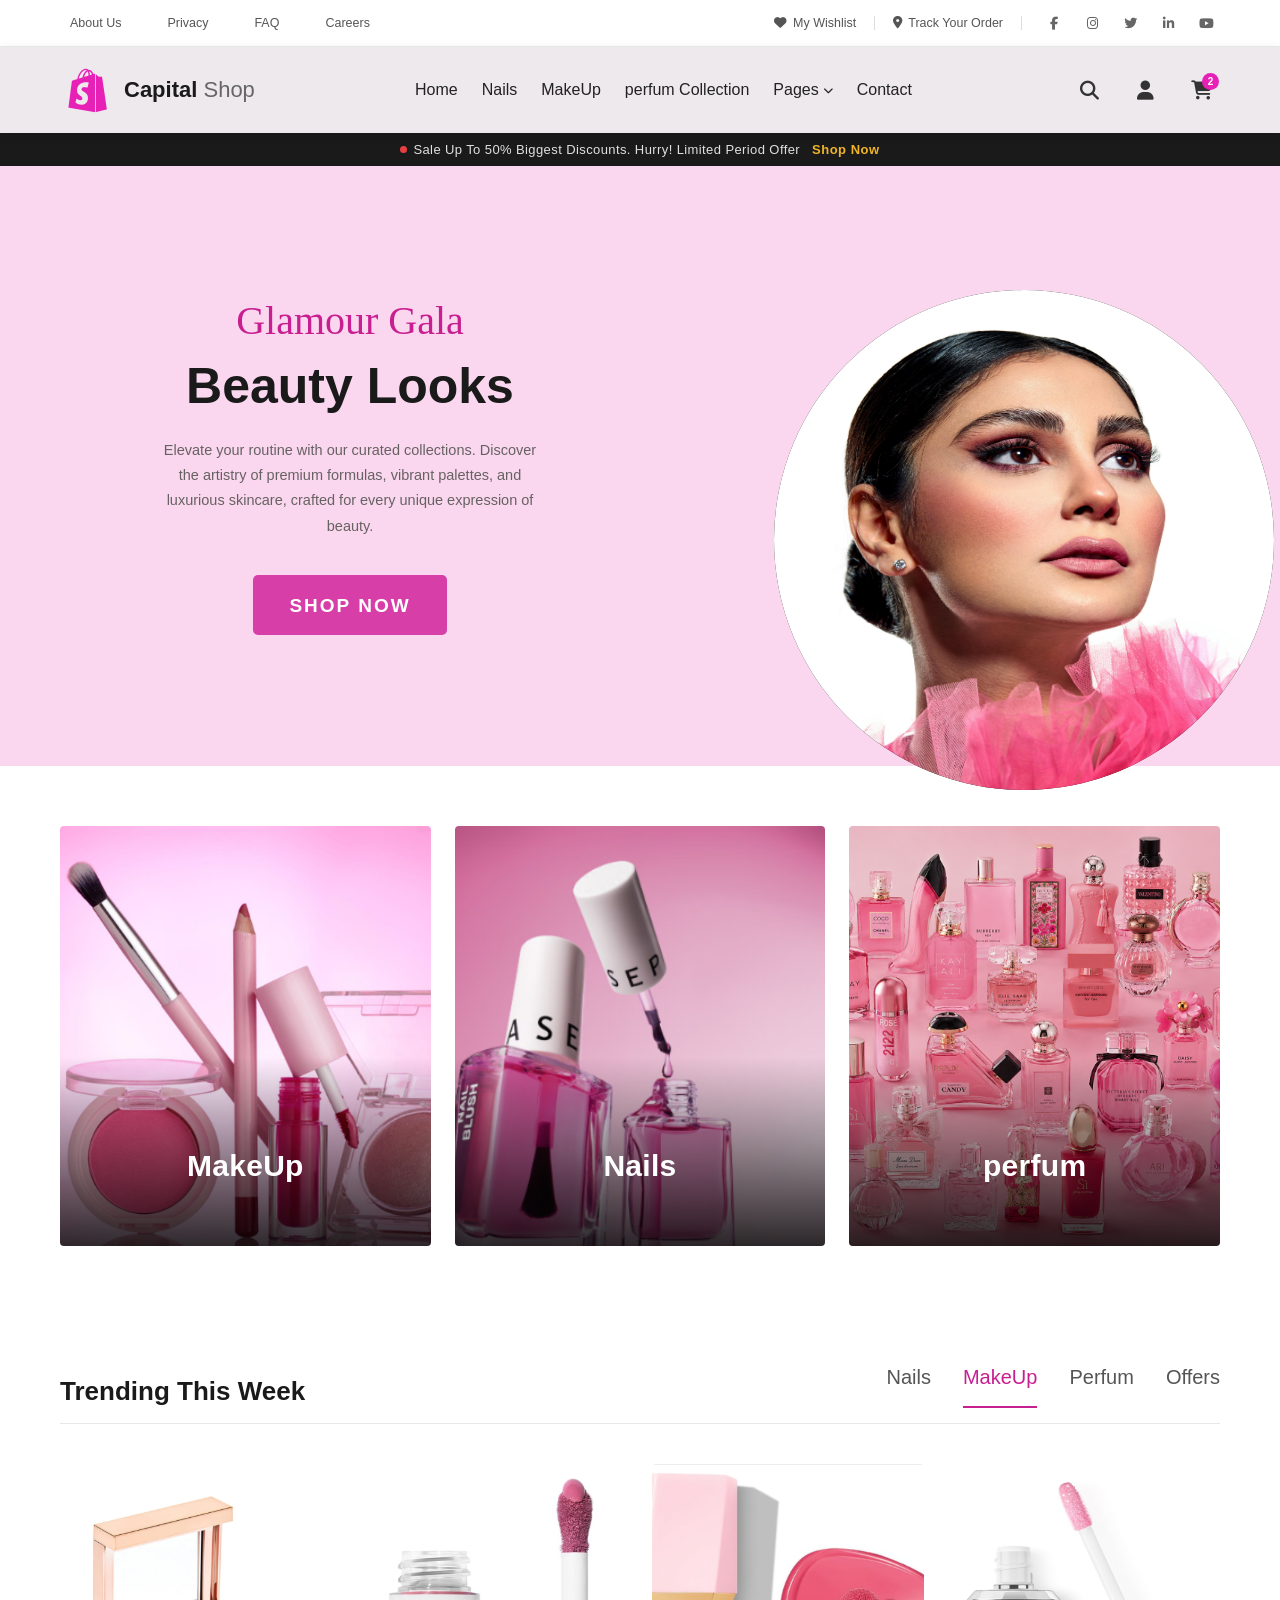
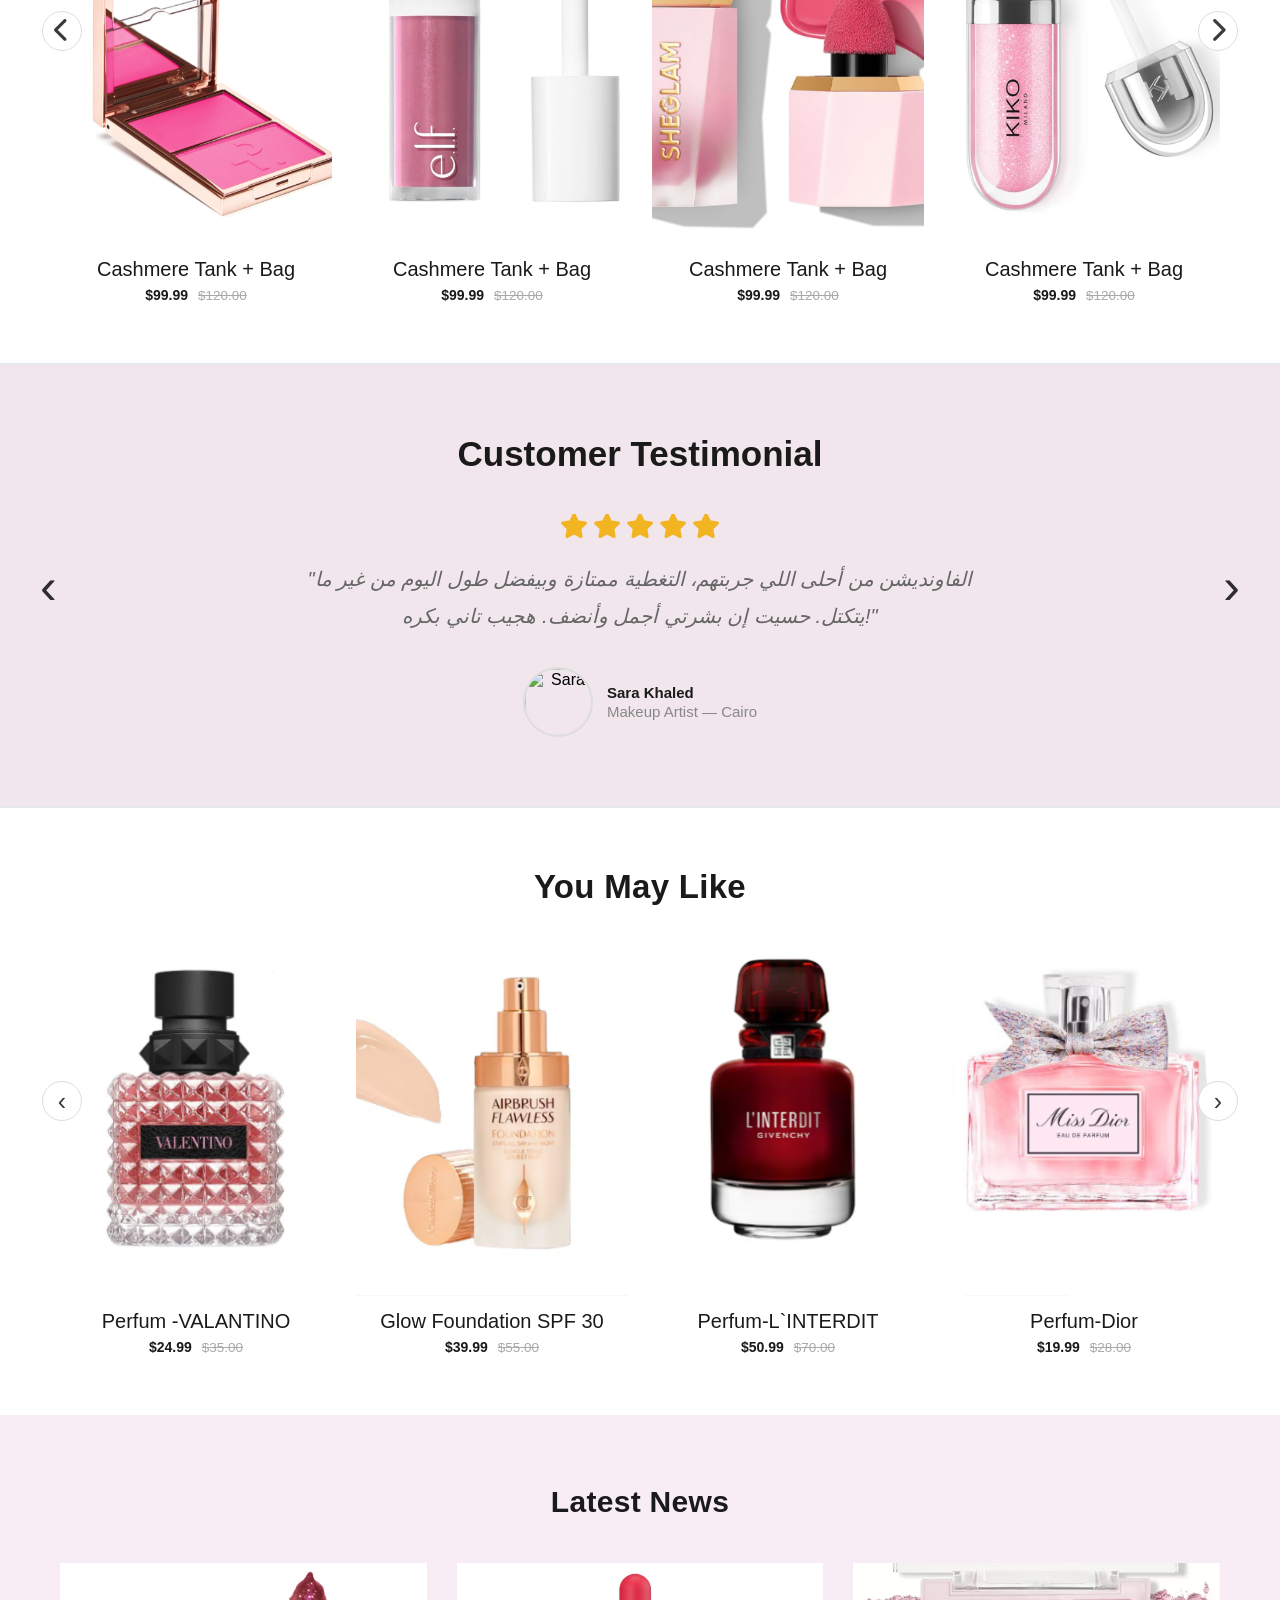
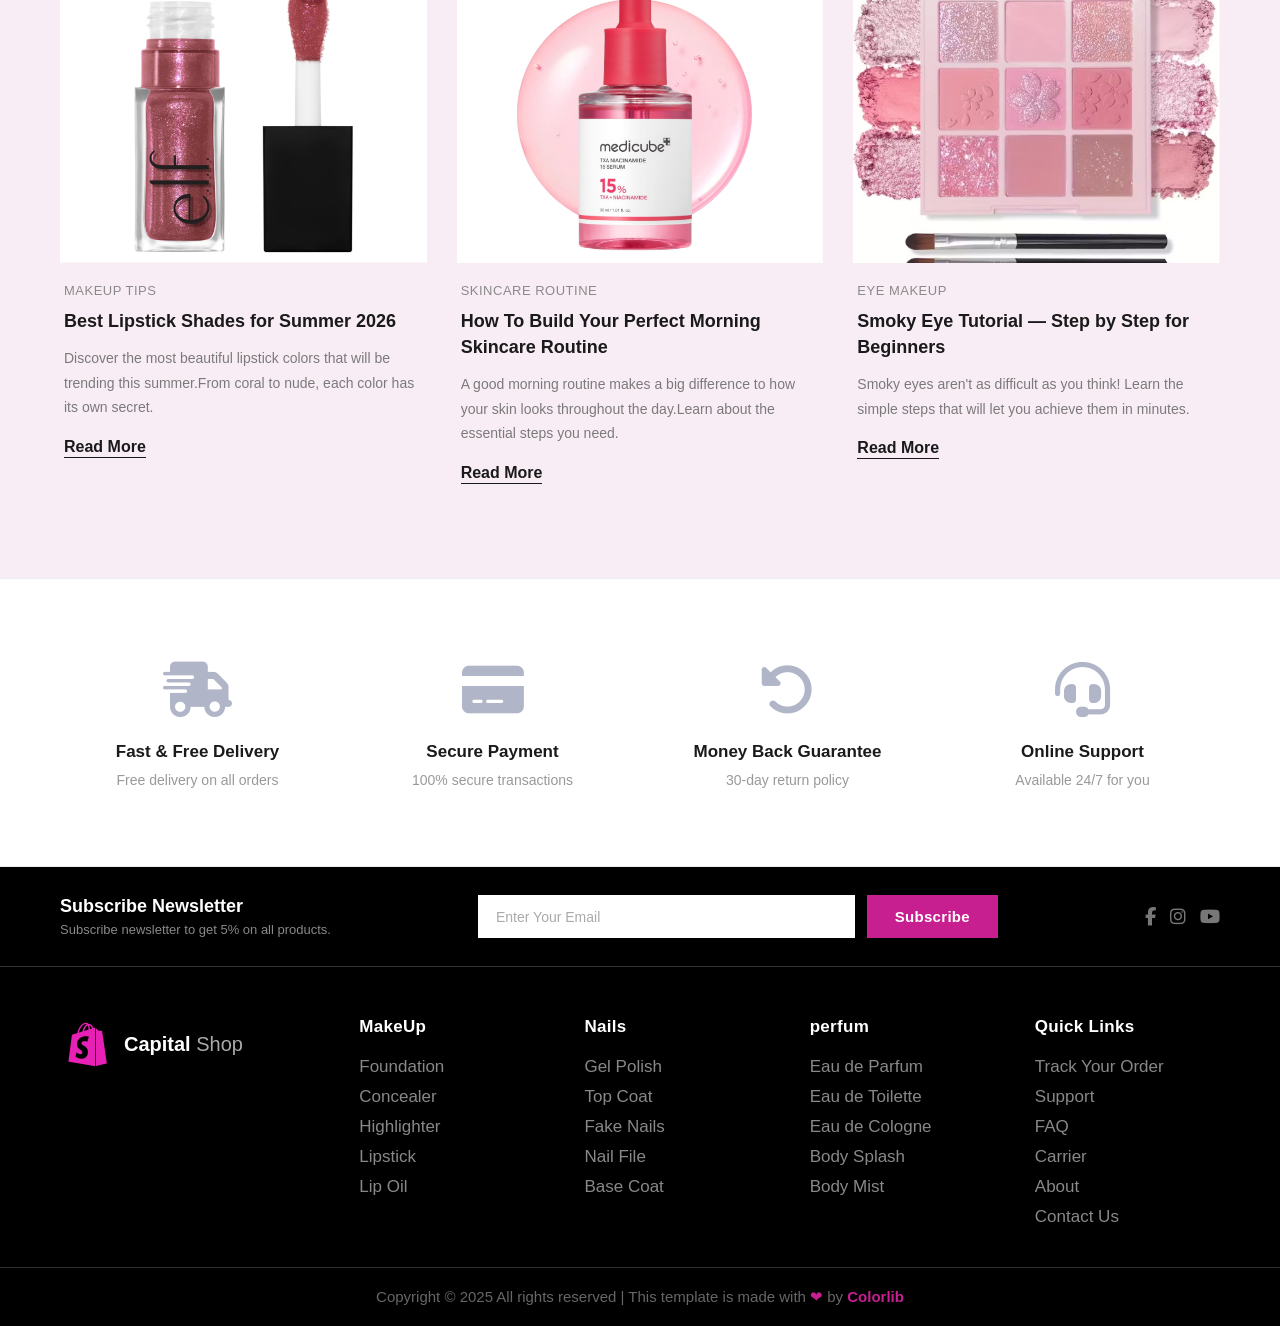
==== commit a2c71cf0: "Update index.html" ====
--- a/index.html
+++ b/index.html
@@ -147,7 +147,7 @@
       <a href="#" class="btn-shop"><span>Shop Now</span></a>
     </div>
     <div class="div-imag-hero">
-        <img class="imag-hero" src="imag1/pexels-ahmadsalamat-20162124 (1).jpg">
+        <img class="imag-hero" src="pexels-ahmadsalamat-20162124 (1).jpg">
     </div>
   </section>
   <!-- ////////////////////////////////////////////// -->
@@ -157,7 +157,7 @@
  
       
       <a href="#" class="cat-card">
-        <img class="cat-card__img"src="imag1/all-makup.png"/>        
+        <img class="cat-card__img"src="all-makup.png"/>        
         <div class="cat-card__overlay"></div>
         <div class="cat-card__body">
           <span class="cat-card__title">MakeUp</span>
@@ -167,7 +167,7 @@
  
      
       <a href="#" class="cat-card">
-        <img class="cat-card__img"src="imag1/nils.png" />
+        <img class="cat-card__img"src="nils.png" />
         <div class="cat-card__overlay"></div>
         <div class="cat-card__body">
           <span class="cat-card__title">Nails</span>
@@ -177,7 +177,7 @@
  
       
       <a href="#" class="cat-card">
-        <img class="cat-card__img" src="imag1/perfum.png"/>
+        <img class="cat-card__img" src="perfum.png"/>
        
         <div class="cat-card__overlay"></div>
         <div class="cat-card__body">
@@ -214,10 +214,10 @@
       <div class="flip-card">
         <div class="flip-card__inner">
           <div class="flip-card__front">
-            <img src="imag1/بلاشر.png"alt="Product"/>
+            <img src="بلاشر.png"alt="Product"/>
           </div>
           <div class="flip-card__back">
-            <img src="imag1/ضهرالبلاشر.png" alt="Product Back"/>
+            <img src="ضهرالبلاشر.png" alt="Product Back"/>
             <div class="flip-card__icons">
               <div class="flip-icon"><i class="fas fa-heart"></i></div>
               <div class="flip-icon"><i class="fas fa-shopping-basket"></i></div>
@@ -238,10 +238,10 @@
       <div class="flip-card">
         <div class="flip-card__inner">
           <div class="flip-card__front">
-            <img src="imag1/ليب-جلوس.png" alt="Product"/>
+            <img src="ليب-جلوس.png" alt="Product"/>
           </div>
           <div class="flip-card__back">
-            <img src="imag1/ضهرليب-جلوس.png" alt="Product Back"/>
+            <img src="ضهرليب-جلوس.png" alt="Product Back"/>
             <div class="flip-card__icons">
               <div class="flip-icon"><i class="fas fa-heart"></i></div>
               <div class="flip-icon"><i class="fas fa-shopping-basket"></i></div>
@@ -262,10 +262,10 @@
       <div class="flip-card">
         <div class="flip-card__inner">
           <div class="flip-card__front">
-            <img src="imag1/شيجلام.png" alt="Product"/>
+            <img src="شيجلام.png" alt="Product"/>
           </div>
           <div class="flip-card__back">
-            <img src="imag1/ضهرشيجلام.png" alt="Product Back"/>
+            <img src="ضهرشيجلام.png" alt="Product Back"/>
             <div class="flip-card__icons">
               <div class="flip-icon"><i class="fas fa-heart"></i></div>
               <div class="flip-icon"><i class="fas fa-shopping-basket"></i></div>
@@ -286,10 +286,10 @@
       <div class="flip-card">
         <div class="flip-card__inner">
           <div class="flip-card__front">
-            <img src="imag1/روج (2).png" alt="Product"/>
+            <img src="روج (2).png" alt="Product"/>
           </div>
           <div class="flip-card__back">
-            <img src="imag1/ضهرروج.png" alt="Product Back"/>
+            <img src="ضهرروج.png" alt="Product Back"/>
             <div class="flip-card__icons">
               <div class="flip-icon"><i class="fas fa-heart"></i></div>
               <div class="flip-icon"><i class="fas fa-shopping-basket"></i></div>
@@ -360,9 +360,9 @@
       <!-- Card 1 -->
       <div class="prod-card">
         <div class="prod-card__imgbox">
-          <img class="prod-card__img-main" src="imag1/برفان1.png"/>
+          <img class="prod-card__img-main" src="برفان1.png"/>
           <img class="prod-card__img-hover"
-            src="imag1/خلفيه-الصور.png"/>
+            src="خلفيه-الصور.png"/>
           <div class="prod-card__overlay"></div>
           <div class="prod-card__icons">
             <div class="prod-icon"><i class="fas fa-heart"></i></div>
@@ -382,8 +382,8 @@
       <!-- Card 2 -->
       <div class="prod-card">
         <div class="prod-card__imgbox">
-          <img class="prod-card__img-main"src="imag1/فاونديشن.png"/>
-          <img class="prod-card__img-hover" src="imag1/خلفيه-الصور.png"/>
+          <img class="prod-card__img-main"src="فاونديشن.png"/>
+          <img class="prod-card__img-hover" src="خلفيه-الصور.png"/>
           <div class="prod-card__overlay"></div>
           <div class="prod-card__icons">
             <div class="prod-icon"><i class="fas fa-heart"></i></div>
@@ -403,8 +403,8 @@
       <!-- Card 3 -->
       <div class="prod-card">
         <div class="prod-card__imgbox">
-          <img class="prod-card__img-main" src="imag1/برفان2.png"/>
-          <img class="prod-card__img-hover" src="imag1/خلفيه-الصور.png"/>
+          <img class="prod-card__img-main" src="برفان2.png"/>
+          <img class="prod-card__img-hover" src="خلفيه-الصور.png"/>
           <div class="prod-card__overlay"></div>
           <div class="prod-card__icons">
             <div class="prod-icon"><i class="fas fa-heart"></i></div>
@@ -424,8 +424,8 @@
       <!-- Card 4 -->
       <div class="prod-card">
         <div class="prod-card__imgbox">
-          <img class="prod-card__img-main" src="imag1/برفان3.png"/>
-          <img class="prod-card__img-hover" src="imag1/خلفيه-الصور.png"/>
+          <img class="prod-card__img-main" src="برفان3.png"/>
+          <img class="prod-card__img-hover" src="خلفيه-الصور.png"/>
           <div class="prod-card__overlay"></div>
           <div class="prod-card__icons">
             <div class="prod-icon"><i class="fas fa-heart"></i></div>
@@ -460,7 +460,7 @@
     <div class="news-card">
       <div class="news-card__imgbox">
         <img class="news-card__img"
-          src="imag1/1.png"/>
+          src="1.png"/>
       </div>
       <div class="news-card__body">
         <div class="news-card__cat">Makeup Tips</div>
@@ -477,7 +477,7 @@
     <!-- Card 2 -->
     <div class="news-card">
       <div class="news-card__imgbox">
-        <img class="news-card__img"src="imag1/2.png"/>
+        <img class="news-card__img"src="2.png"/>
       </div>
       <div class="news-card__body">
         <div class="news-card__cat">Skincare Routine</div>
@@ -495,7 +495,7 @@
     <div class="news-card">
       <div class="news-card__imgbox">
         <img class="news-card__img"
-          src="imag1/3.png"/>
+          src="3.png"/>
       </div>
       <div class="news-card__body">
         <div class="news-card__cat">Eye Makeup</div>
